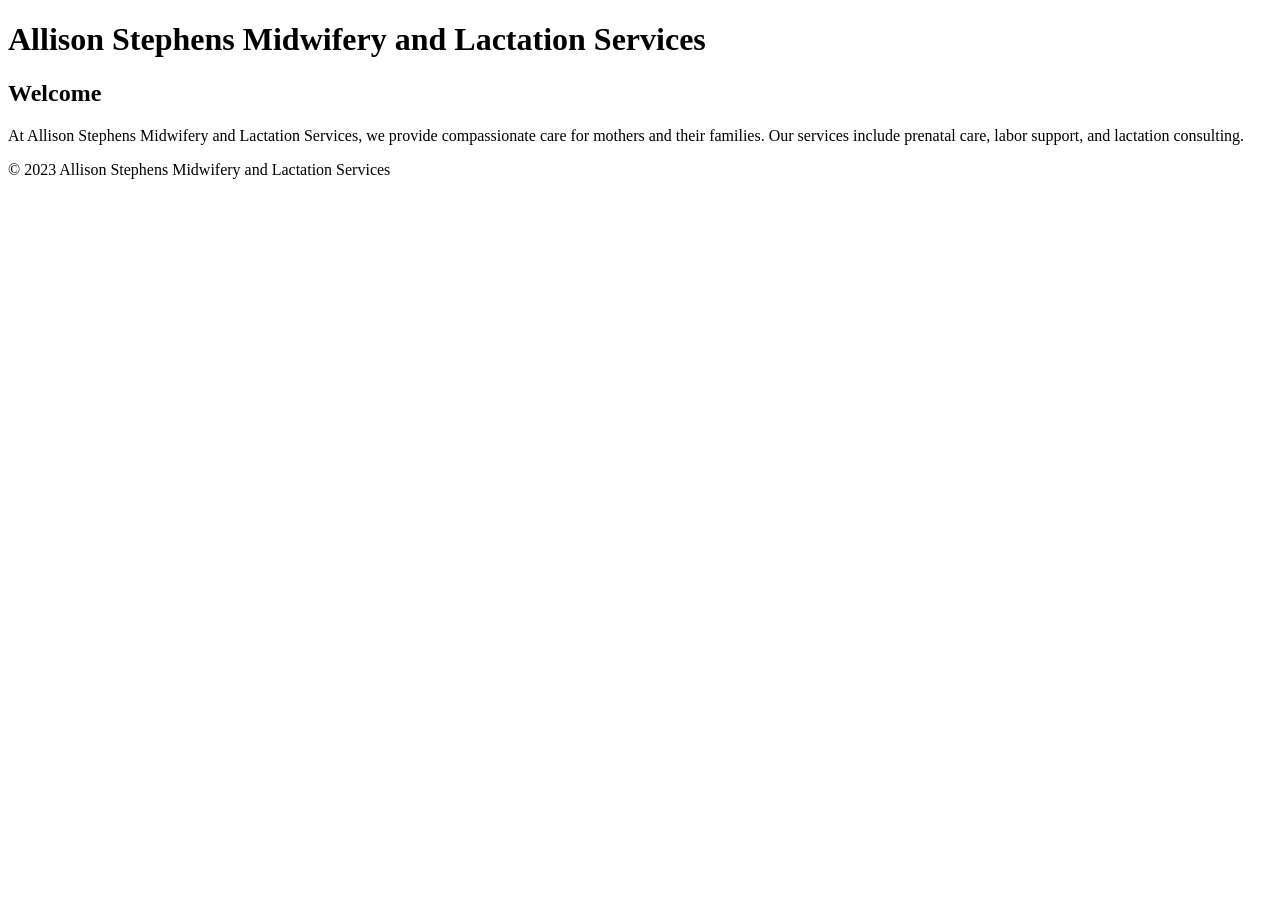
==== index.html @ 079d09d8 "index 1st draft" ====
<!doctype html>
<html lang="en">
  <head>
    <meta charset="UTF-8" />
    <meta name="viewport" content="width=device-width, initial-scale=1.0" />
    <title>Allison Stephens Midwifery and Lactation Services</title>
  </head>
  <body>
    <header>
      <h1>Allison Stephens Midwifery and Lactation Services</h1>
    </header>
    <main>
      <section>
        <h2>Welcome</h2>
        <p>
          At Allison Stephens Midwifery and Lactation Services, we provide
          compassionate care for mothers and their families. Our services
          include prenatal care, labor support, and lactation consulting.
        </p>
      </section>
    </main>
    <footer>
      <p>&copy; 2023 Allison Stephens Midwifery and Lactation Services</p>
    </footer>
  </body>
</html>
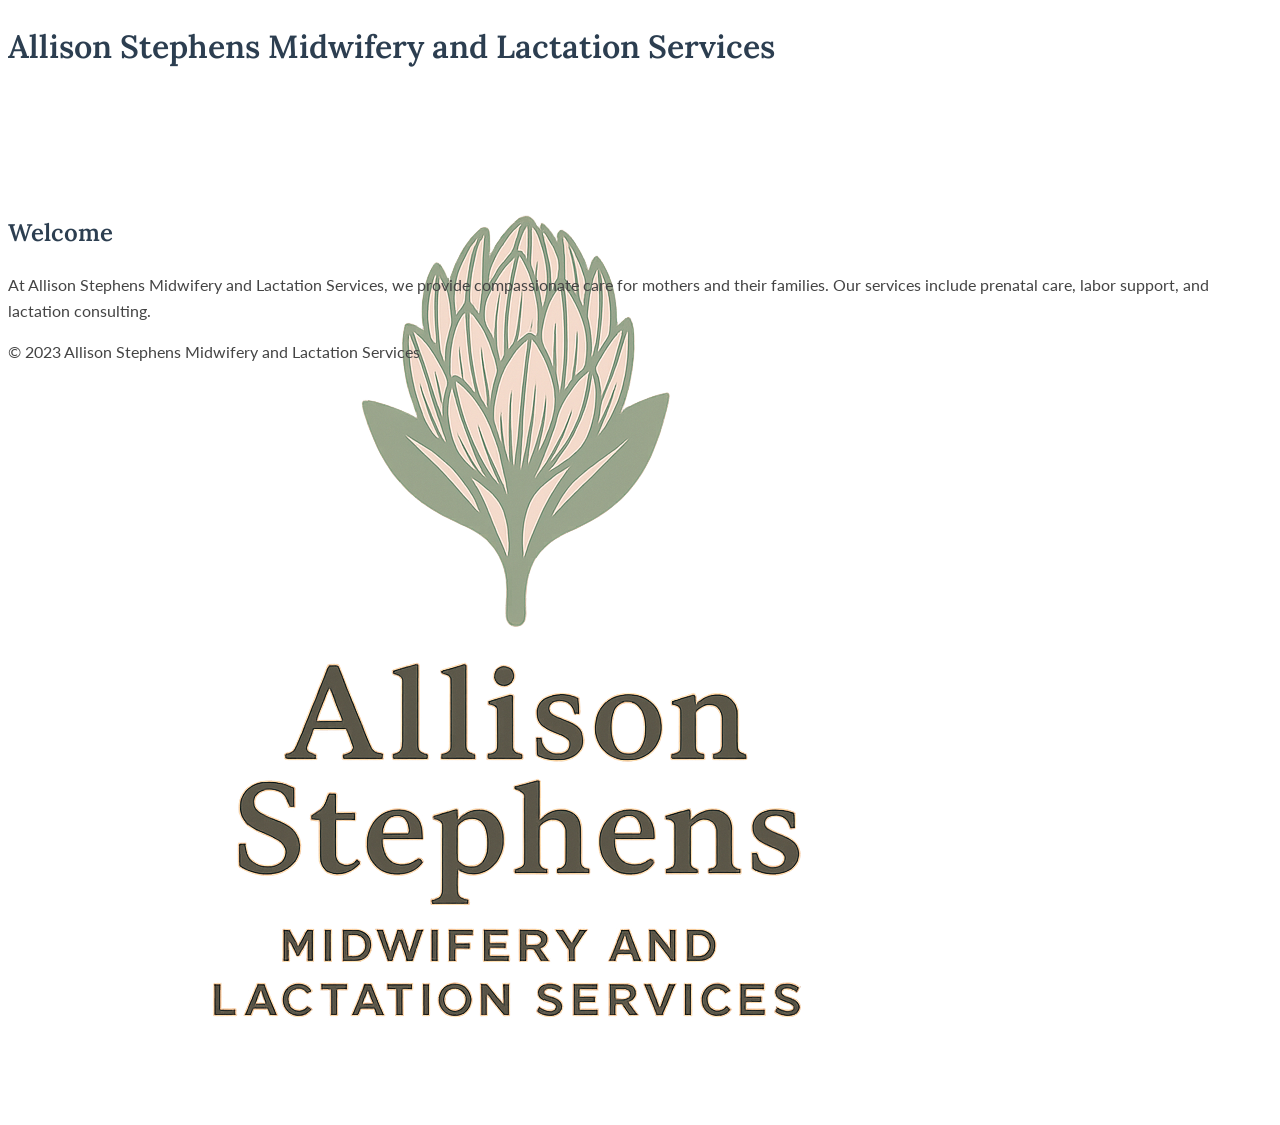
==== commit 78321511: "added read me and stile" ====
--- a/index.html
+++ b/index.html
@@ -3,11 +3,15 @@
   <head>
     <meta charset="UTF-8" />
     <meta name="viewport" content="width=device-width, initial-scale=1.0" />
+    <link rel="stylesheet" href="style.css" />
     <title>Allison Stephens Midwifery and Lactation Services</title>
   </head>
   <body>
     <header>
       <h1>Allison Stephens Midwifery and Lactation Services</h1>
+      <logo>
+        <img src="/assets/asmals.png" alt="Allison Stephens Logo" />
+      </logo>
     </header>
     <main>
       <section>
--- a/style.css
+++ b/style.css
@@ -0,0 +1,22 @@
+@import url("https://fonts.googleapis.com/css2?family=Lora:ital,wght@0,400..700;1,400..700&family=Lato:wght@300;400;700&display=swap");
+
+h1,
+h2,
+h3 {
+  font-family: "Lora", serif;
+  font-weight: 600;
+  color: #2c3e50;
+}
+
+body {
+  font-family: "Lato", sans-serif;
+  line-height: 1.6;
+  color: #444;
+}
+
+logo {
+  display: block;
+  margin: 0 auto;
+  max-width: 100%;
+  height: 100px;
+}
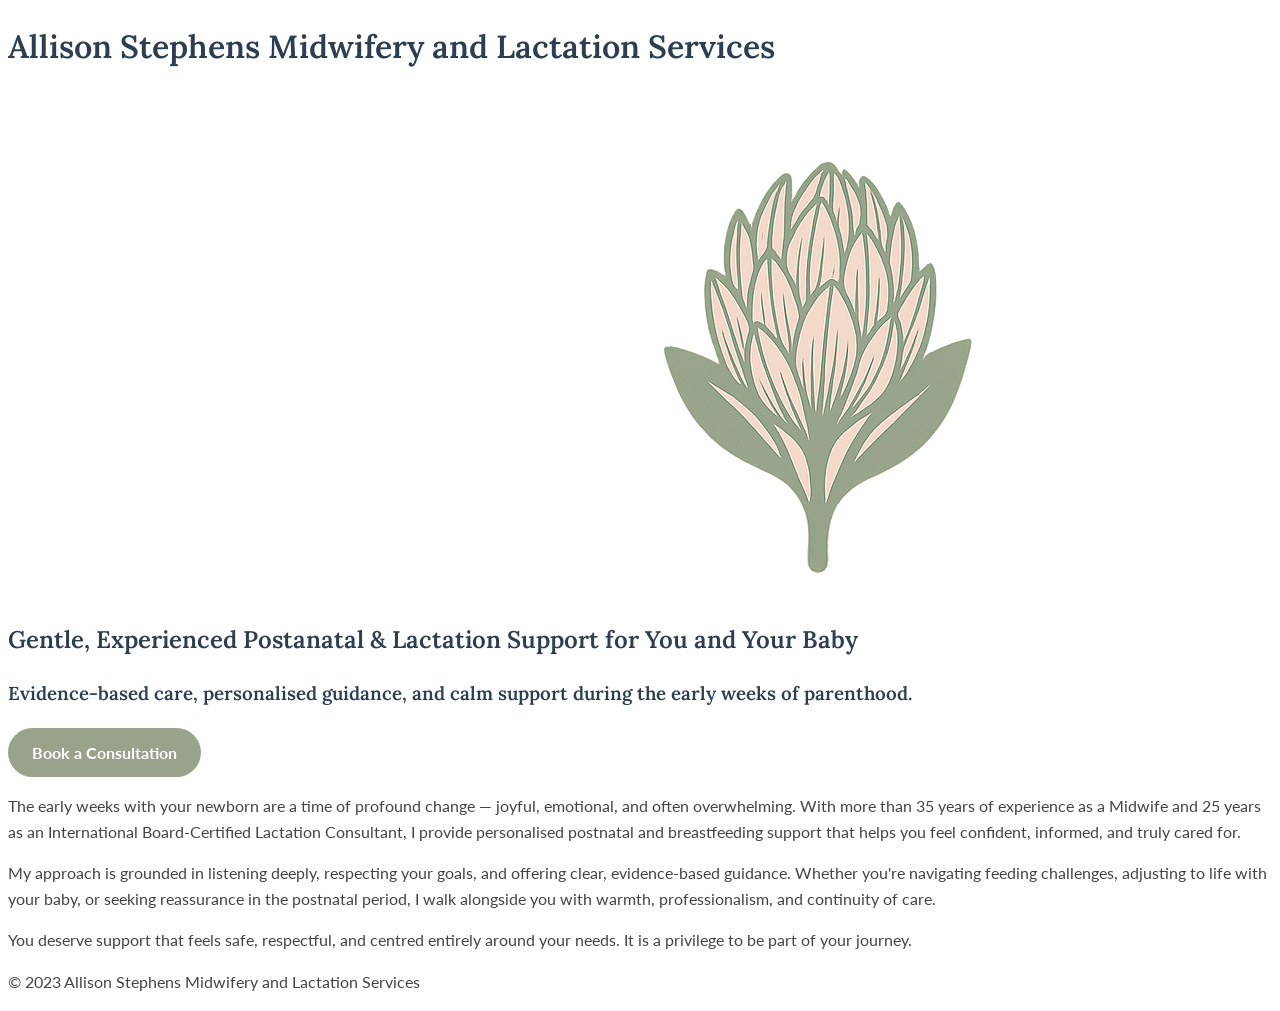
==== commit db8b2d22: "more text added" ====
--- a/index.html
+++ b/index.html
@@ -10,16 +10,40 @@
     <header>
       <h1>Allison Stephens Midwifery and Lactation Services</h1>
       <logo>
-        <img src="/assets/asmals.png" alt="Allison Stephens Logo" />
+        <img src="/assets/logo.png" alt="Allison Stephens Logo" />
       </logo>
     </header>
     <main>
       <section>
-        <h2>Welcome</h2>
+        <h2>
+          Gentle, Experienced Postanatal & Lactation Support for You and Your
+          Baby
+        </h2>
+        <h3>
+          Evidence-based care, personalised guidance, and calm support during
+          the early weeks of parenthood.
+        </h3>
+        <a href="mailto:allison@asmidwifery.au" class="email-button">
+          Book a Consultation
+        </a>
         <p>
-          At Allison Stephens Midwifery and Lactation Services, we provide
-          compassionate care for mothers and their families. Our services
-          include prenatal care, labor support, and lactation consulting.
+          The early weeks with your newborn are a time of profound change —
+          joyful, emotional, and often overwhelming. With more than 35 years of
+          experience as a Midwife and 25 years as an International
+          Board-Certified Lactation Consultant, I provide personalised postnatal
+          and breastfeeding support that helps you feel confident, informed, and
+          truly cared for.
+        </p>
+        <p>
+          My approach is grounded in listening deeply, respecting your goals,
+          and offering clear, evidence-based guidance. Whether you're navigating
+          feeding challenges, adjusting to life with your baby, or seeking
+          reassurance in the postnatal period, I walk alongside you with warmth,
+          professionalism, and continuity of care.
+        </p>
+        <p>
+          You deserve support that feels safe, respectful, and centred entirely
+          around your needs. It is a privilege to be part of your journey.
         </p>
       </section>
     </main>
--- a/style.css
+++ b/style.css
@@ -17,6 +17,16 @@
 logo {
   display: block;
   margin: 0 auto;
-  max-width: 100%;
-  height: 100px;
+  width: 150px;
 }
+
+.email-button {
+  display: inline-block;
+  padding: 12px 24px;
+  background-color: #99a38b;
+  color: white;
+  text-decoration: none;
+  border-radius: 30px;
+  font-family: "Lato", sans-serif;
+  font-weight: bold;
+}
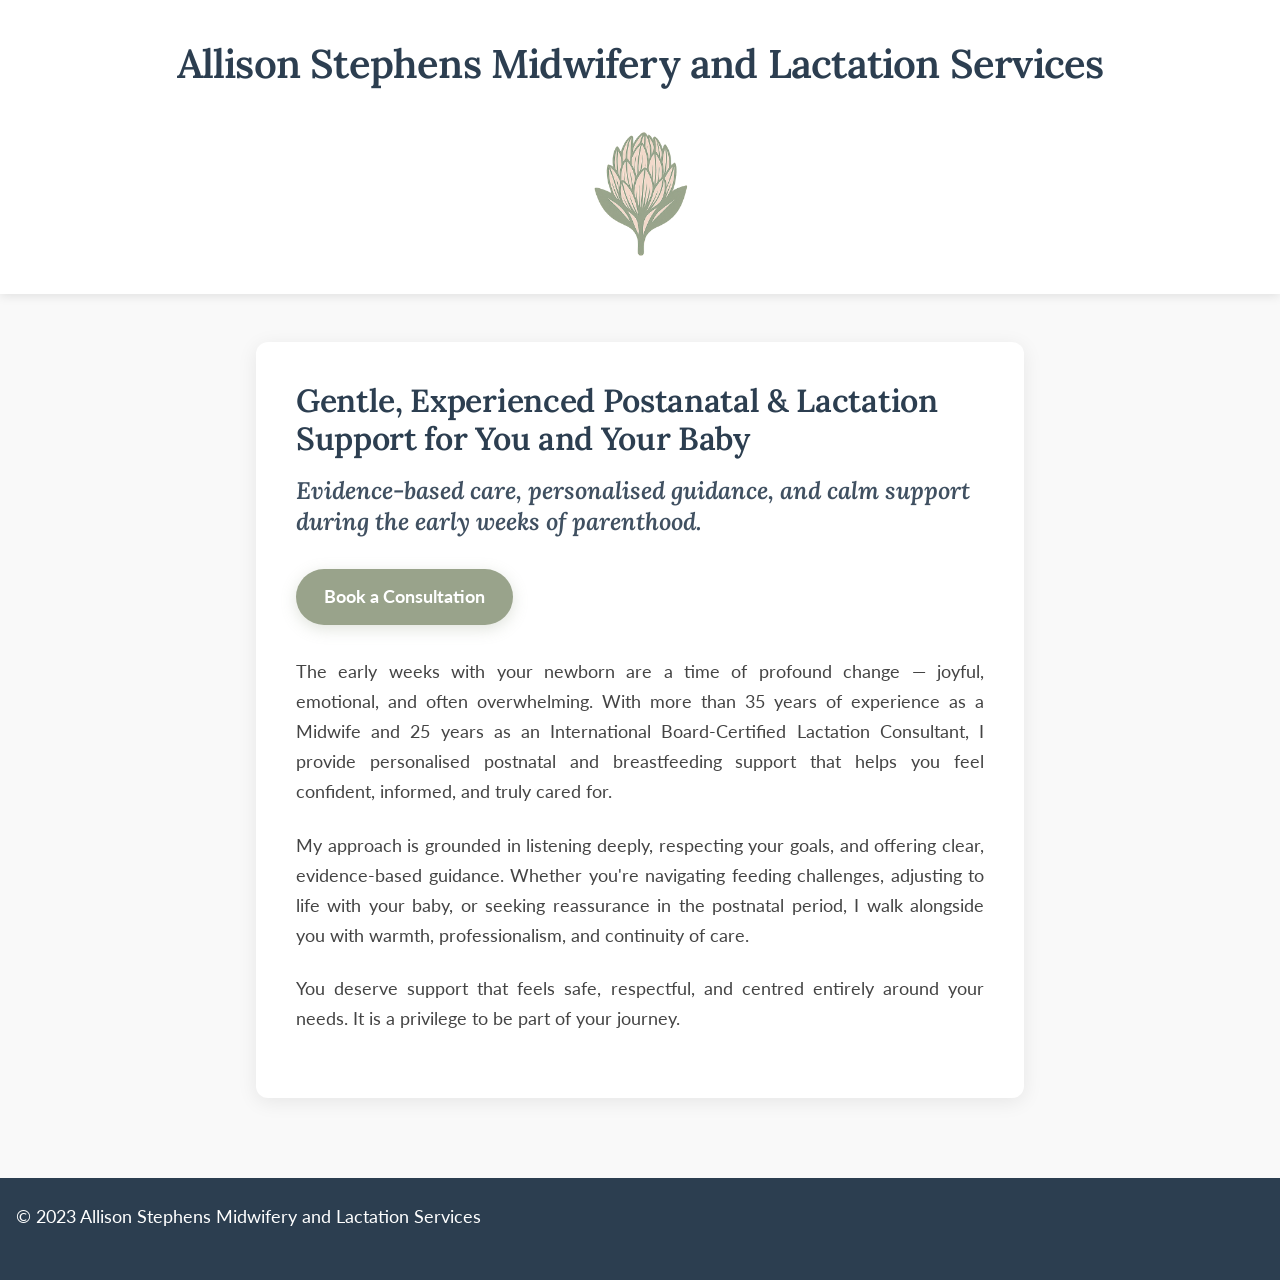
==== commit f39f4f91: "style changes" ====
--- a/index.html
+++ b/index.html
@@ -10,7 +10,7 @@
     <header>
       <h1>Allison Stephens Midwifery and Lactation Services</h1>
       <logo>
-        <img src="/assets/logo.png" alt="Allison Stephens Logo" />
+        <img src="/assets/logo.png" alt="Allison Stephens Logo" id="logo1" />
       </logo>
     </header>
     <main>
--- a/style.css
+++ b/style.css
@@ -1,32 +1,172 @@
 @import url("https://fonts.googleapis.com/css2?family=Lora:ital,wght@0,400..700;1,400..700&family=Lato:wght@300;400;700&display=swap");
 
-h1,
-h2,
-h3 {
-  font-family: "Lora", serif;
-  font-weight: 600;
-  color: #2c3e50;
+/* Reset and base styles */
+* {
+  margin: 0;
+  padding: 0;
+  box-sizing: border-box;
 }
 
 body {
   font-family: "Lato", sans-serif;
   line-height: 1.6;
   color: #444;
+  background-color: #f9f9f9;
+  min-height: 100vh;
+  display: flex;
+  flex-direction: column;
 }
 
-logo {
+header {
+  text-align: center;
+  padding: 2rem 1rem;
+  background-color: #fff;
+  box-shadow: 0 2px 10px rgba(0, 0, 0, 0.1);
+}
+
+h1 {
+  font-family: "Lora", serif;
+  font-weight: 600;
+  color: #2c3e50;
+  font-size: 2.5rem;
+  margin-bottom: 1rem;
+  letter-spacing: -0.02em;
+}
+
+#logo1 {
   display: block;
   margin: 0 auto;
   width: 150px;
+  height: auto;
+  transition: transform 0.3s ease;
+}
+
+#logo1:hover {
+  transform: scale(1.05);
+}
+
+main {
+  flex: 1;
+  padding: 3rem 1rem;
+  max-width: 800px;
+  margin: 0 auto;
+  width: 100%;
+}
+
+section {
+  background-color: #fff;
+  padding: 2.5rem;
+  border-radius: 12px;
+  box-shadow: 0 4px 20px rgba(0, 0, 0, 0.08);
+  margin-bottom: 2rem;
+}
+
+h2 {
+  font-family: "Lora", serif;
+  font-weight: 600;
+  color: #2c3e50;
+  font-size: 2rem;
+  margin-bottom: 1rem;
+  line-height: 1.2;
+  letter-spacing: -0.01em;
+}
+
+h3 {
+  font-family: "Lora", serif;
+  font-weight: 600;
+  color: #2c3e50;
+  font-size: 1.5rem;
+  margin-bottom: 2rem;
+  line-height: 1.3;
+  font-style: italic;
+  opacity: 0.9;
+}
+
+p {
+  margin-bottom: 1.5rem;
+  font-size: 1.1rem;
+  line-height: 1.7;
+  text-align: justify;
 }
 
 .email-button {
   display: inline-block;
-  padding: 12px 24px;
+  padding: 14px 28px;
   background-color: #99a38b;
   color: white;
   text-decoration: none;
   border-radius: 30px;
   font-family: "Lato", sans-serif;
   font-weight: bold;
+  font-size: 1.1rem;
+  transition: all 0.3s ease;
+  box-shadow: 0 4px 15px rgba(153, 163, 139, 0.3);
+  margin-bottom: 2rem;
+  border: none;
+  cursor: pointer;
 }
+
+.email-button:hover {
+  transform: translateY(-2px);
+  box-shadow: 0 6px 20px rgba(153, 163, 139, 0.4);
+  background-color: #8a967e;
+}
+
+.email-button:active {
+  transform: translateY(0);
+  box-shadow: 0 2px 10px rgba(153, 163, 139, 0.3);
+}
+
+footer {
+  text-align: center;
+  padding: 1.5rem 1rem;
+  background-color: #2c3e50;
+  color: #fff;
+  font-size: 0.9rem;
+}
+
+/* Responsive design */
+@media (max-width: 768px) {
+  h1 {
+    font-size: 2rem;
+  }
+
+  h2 {
+    font-size: 1.7rem;
+  }
+
+  h3 {
+    font-size: 1.3rem;
+  }
+
+  section {
+    padding: 2rem 1.5rem;
+  }
+
+  main {
+    padding: 2rem 1rem;
+  }
+}
+
+@media (max-width: 480px) {
+  h1 {
+    font-size: 1.8rem;
+  }
+
+  h2 {
+    font-size: 1.5rem;
+  }
+
+  h3 {
+    font-size: 1.2rem;
+  }
+
+  section {
+    padding: 1.5rem 1rem;
+  }
+
+  .email-button {
+    padding: 12px 24px;
+    font-size: 1rem;
+  }
+}
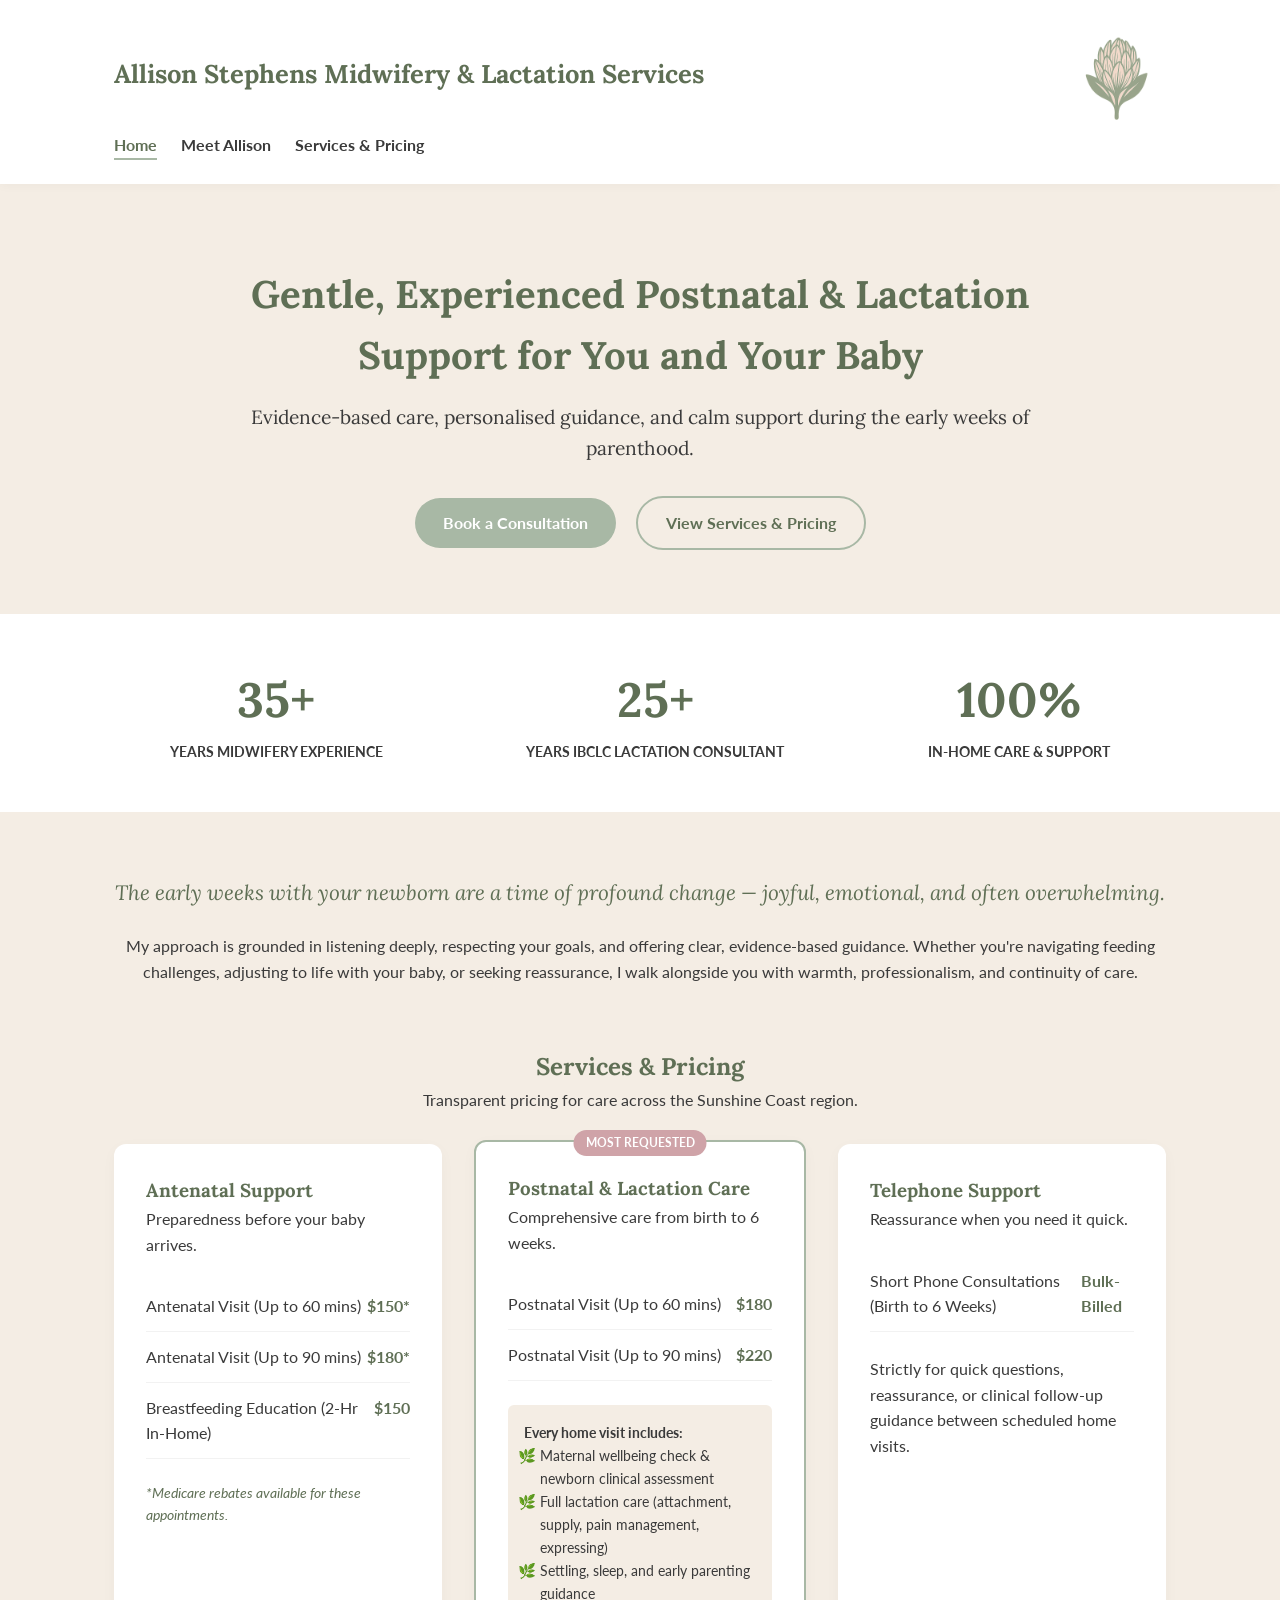
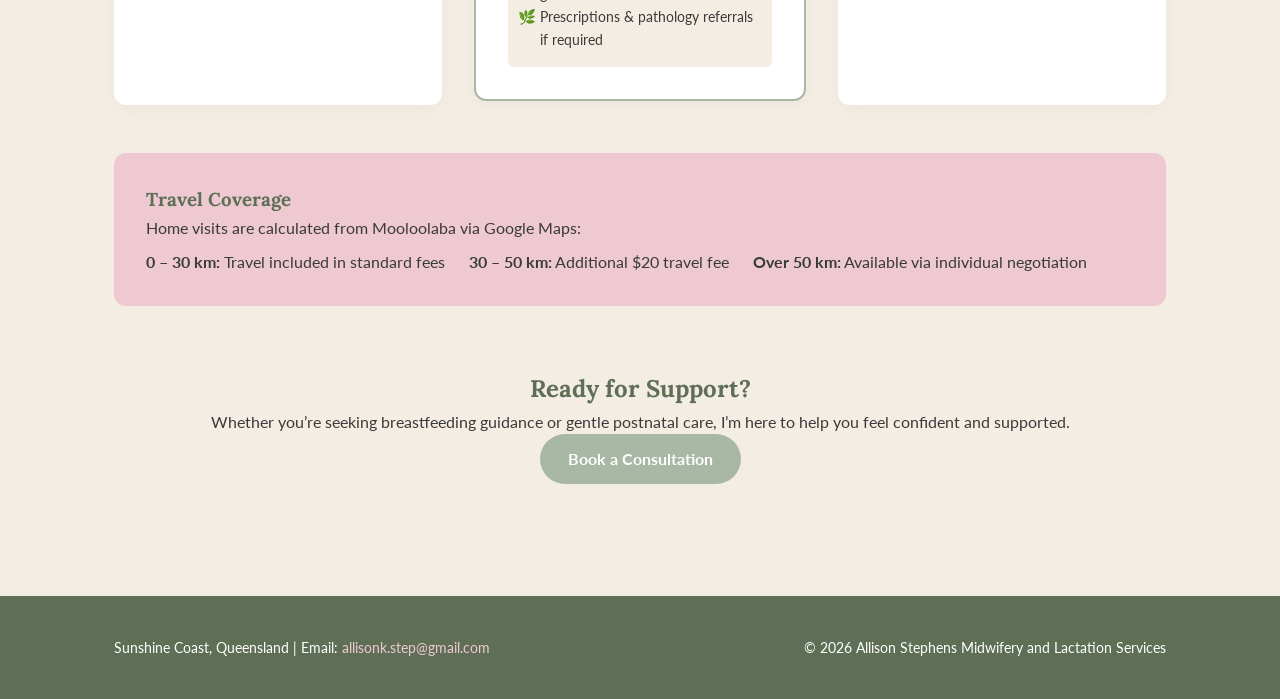
==== commit 43750af9: "updated after gemini changes" ====
--- a/index.html
+++ b/index.html
@@ -7,48 +7,221 @@
     <title>Allison Stephens Midwifery and Lactation Services</title>
   </head>
   <body>
-    <header>
-      <h1>Allison Stephens Midwifery and Lactation Services</h1>
-      <logo>
-        <img src="/assets/logo.png" alt="Allison Stephens Logo" id="logo1" />
-      </logo>
+    <header class="site-header">
+      <div class="container header-container">
+        <h1 class="site-title">
+          Allison Stephens Midwifery & Lactation Services
+        </h1>
+        <div class="logo-container">
+          <img src="/assets/logo.png" alt="Allison Stephens Logo" id="logo1" />
+        </div>
+      </div>
+      <div class="container">
+        <nav class="site-nav">
+          <a href="index.html" class="active">Home</a>
+          <a href="about.html">Meet Allison</a>
+          <a href="#services">Services & Pricing</a>
+        </nav>
+      </div>
     </header>
+
     <main>
-      <section>
-        <h2>
-          Gentle, Experienced Postanatal & Lactation Support for You and Your
-          Baby
-        </h2>
-        <h3>
-          Evidence-based care, personalised guidance, and calm support during
-          the early weeks of parenthood.
-        </h3>
-        <a href="mailto:allison@asmidwifery.au" class="email-button">
-          Book a Consultation
-        </a>
-        <p>
-          The early weeks with your newborn are a time of profound change —
-          joyful, emotional, and often overwhelming. With more than 35 years of
-          experience as a Midwife and 25 years as an International
-          Board-Certified Lactation Consultant, I provide personalised postnatal
-          and breastfeeding support that helps you feel confident, informed, and
-          truly cared for.
-        </p>
-        <p>
-          My approach is grounded in listening deeply, respecting your goals,
-          and offering clear, evidence-based guidance. Whether you're navigating
-          feeding challenges, adjusting to life with your baby, or seeking
-          reassurance in the postnatal period, I walk alongside you with warmth,
-          professionalism, and continuity of care.
-        </p>
-        <p>
-          You deserve support that feels safe, respectful, and centred entirely
-          around your needs. It is a privilege to be part of your journey.
-        </p>
+      <div class="container">
+        <section class="hero-section">
+          <h2 class="hero-headline">
+            Gentle, Experienced Postnatal & Lactation Support for You and Your
+            Baby
+          </h2>
+          <h3 class="hero-subheadline">
+            Evidence-based care, personalised guidance, and calm support during
+            the early weeks of parenthood.
+          </h3>
+          <div class="cta-container">
+            <a href="mailto:allison@asmidwifery.au" class="cta-button primary"
+              >Book a Consultation</a
+            >
+            <a href="#services" class="cta-button secondary"
+              >View Services & Pricing</a
+            >
+          </div>
+        </section>
+      </div>
+
+      <section class="stats-section">
+        <div class="container stats-grid">
+          <div class="stat-item">
+            <span class="stat-number">35+</span>
+            <span class="stat-label">Years Midwifery Experience</span>
+          </div>
+          <div class="stat-item">
+            <span class="stat-number">25+</span>
+            <span class="stat-label">Years IBCLC Lactation Consultant</span>
+          </div>
+          <div class="stat-item">
+            <span class="stat-number">100%</span>
+            <span class="stat-label">In-Home Care & Support</span>
+          </div>
+        </div>
+      </section>
+
+      <div class="container">
+        <section class="welcome-section">
+          <p class="lead-text">
+            The early weeks with your newborn are a time of profound change —
+            joyful, emotional, and often overwhelming.
+          </p>
+          <p>
+            My approach is grounded in listening deeply, respecting your goals,
+            and offering clear, evidence-based guidance. Whether you're
+            navigating feeding challenges, adjusting to life with your baby, or
+            seeking reassurance, I walk alongside you with warmth,
+            professionalism, and continuity of care.
+          </p>
+        </section>
+      </div>
+
+      <div class="container">
+        <section id="services" class="services-section">
+          <h2 class="section-title">Services & Pricing</h2>
+          <p class="section-subtitle">
+            Transparent pricing for care across the Sunshine Coast region.
+          </p>
+
+          <div class="pricing-grid">
+            <div class="pricing-card">
+              <div class="card-header">
+                <h3>Antenatal Support</h3>
+                <p class="card-intro">Preparedness before your baby arrives.</p>
+              </div>
+              <div class="card-body">
+                <ul class="price-list">
+                  <li>
+                    <span class="service-name"
+                      >Antenatal Visit (Up to 60 mins)</span
+                    >
+                    <span class="service-cost">$150*</span>
+                  </li>
+                  <li>
+                    <span class="service-name"
+                      >Antenatal Visit (Up to 90 mins)</span
+                    >
+                    <span class="service-cost">$180*</span>
+                  </li>
+                  <li>
+                    <span class="service-name"
+                      >Breastfeeding Education (2-Hr In-Home)</span
+                    >
+                    <span class="service-cost">$150</span>
+                  </li>
+                </ul>
+                <p class="price-note">
+                  *Medicare rebates available for these appointments.
+                </p>
+              </div>
+            </div>
+
+            <div class="pricing-card featured">
+              <div class="card-header">
+                <span class="badge">Most Requested</span>
+                <h3>Postnatal & Lactation Care</h3>
+                <p class="card-intro">
+                  Comprehensive care from birth to 6 weeks.
+                </p>
+              </div>
+              <div class="card-body">
+                <ul class="price-list">
+                  <li>
+                    <span class="service-name"
+                      >Postnatal Visit (Up to 60 mins)</span
+                    >
+                    <span class="service-cost">$180</span>
+                  </li>
+                  <li>
+                    <span class="service-name"
+                      >Postnatal Visit (Up to 90 mins)</span
+                    >
+                    <span class="service-cost">$220</span>
+                  </li>
+                </ul>
+
+                <div class="inclusions-box">
+                  <h4>Every home visit includes:</h4>
+                  <ul>
+                    <li>
+                      Maternal wellbeing check & newborn clinical assessment
+                    </li>
+                    <li>
+                      Full lactation care (attachment, supply, pain management,
+                      expressing)
+                    </li>
+                    <li>Settling, sleep, and early parenting guidance</li>
+                    <li>Prescriptions & pathology referrals if required</li>
+                  </ul>
+                </div>
+              </div>
+            </div>
+
+            <div class="pricing-card">
+              <div class="card-header">
+                <h3>Telephone Support</h3>
+                <p class="card-intro">Reassurance when you need it quick.</p>
+              </div>
+              <div class="card-body">
+                <ul class="price-list">
+                  <li>
+                    <span class="service-name"
+                      >Short Phone Consultations (Birth to 6 Weeks)</span
+                    >
+                    <span class="service-cost">Bulk-Billed</span>
+                  </li>
+                </ul>
+                <p class="card-description">
+                  Strictly for quick questions, reassurance, or clinical
+                  follow-up guidance between scheduled home visits.
+                </p>
+              </div>
+            </div>
+          </div>
+
+          <div class="travel-notice">
+            <h3>Travel Coverage</h3>
+            <p>Home visits are calculated from Mooloolaba via Google Maps:</p>
+            <ul>
+              <li>
+                <strong>0 – 30 km:</strong> Travel included in standard fees
+              </li>
+              <li><strong>30 – 50 km:</strong> Additional $20 travel fee</li>
+              <li>
+                <strong>Over 50 km:</strong> Available via individual
+                negotiation
+              </li>
+            </ul>
+          </div>
+        </section>
+      </div>
+
+      <section class="final-cta-section">
+        <div class="container">
+          <h2>Ready for Support?</h2>
+          <p>
+            Whether you’re seeking breastfeeding guidance or gentle postnatal
+            care, I’m here to help you feel confident and supported.
+          </p>
+          <a href="mailto:allison@asmidwifery.au" class="cta-button primary"
+            >Book a Consultation</a
+          >
+        </div>
       </section>
     </main>
-    <footer>
-      <p>&copy; 2023 Allison Stephens Midwifery and Lactation Services</p>
+
+    <footer class="site-footer">
+      <div class="container footer-content">
+        <p>
+          Sunshine Coast, Queensland | Email:
+          <a href="mailto:allisonk.step@gmail.com">allisonk.step@gmail.com</a>
+        </p>
+        <p>&copy; 2026 Allison Stephens Midwifery and Lactation Services</p>
+      </div>
     </footer>
   </body>
 </html>
--- a/style.css
+++ b/style.css
@@ -1,172 +1,350 @@
-@import url("https://fonts.googleapis.com/css2?family=Lora:ital,wght@0,400..700;1,400..700&family=Lato:wght@300;400;700&display=swap");
-
-/* Reset and base styles */
+@import url("https://fonts.googleapis.com/css2?family=Lato:wght@300;400;700&family=Lora:ital,wght@0,400..700;1,400..700&display=swap");
+
+/* --- 1. BRAND VARIABLES & RESET --- */
+:root {
+  --clr-blush: #eec9d2;
+  --clr-sage: #a8b8a5;
+  --clr-stem: #5f6f55;
+  --clr-sand: #f4ede4;
+  --clr-charcoal: #3a3a3a;
+  --clr-rose: #cfa3a8;
+  --ff-heading: "Lora", serif;
+  --ff-body: "Lato", sans-serif;
+}
 * {
   margin: 0;
   padding: 0;
   box-sizing: border-box;
 }
-
 body {
-  font-family: "Lato", sans-serif;
+  font-family: var(--ff-body);
+  color: var(--clr-charcoal);
+  background: var(--clr-sand);
   line-height: 1.6;
-  color: #444;
-  background-color: #f9f9f9;
+  display: flex;
+  flex-direction: column;
   min-height: 100vh;
-  display: flex;
-  flex-direction: column;
-}
-
-header {
-  text-align: center;
-  padding: 2rem 1rem;
-  background-color: #fff;
-  box-shadow: 0 2px 10px rgba(0, 0, 0, 0.1);
-}
-
-h1 {
-  font-family: "Lora", serif;
-  font-weight: 600;
-  color: #2c3e50;
-  font-size: 2.5rem;
-  margin-bottom: 1rem;
-  letter-spacing: -0.02em;
-}
-
-#logo1 {
-  display: block;
+}
+h1,
+h2,
+h3,
+.lead-text {
+  font-family: var(--ff-heading);
+  color: var(--clr-stem);
+}
+
+/* --- 2. REUSABLE LAYOUT & UTILITIES --- */
+.container {
+  max-width: 1100px;
   margin: 0 auto;
-  width: 150px;
-  height: auto;
-  transition: transform 0.3s ease;
-}
-
-#logo1:hover {
-  transform: scale(1.05);
-}
-
+  padding: 0 1.5rem;
+  width: 100%;
+}
 main {
   flex: 1;
-  padding: 3rem 1rem;
+  padding: 3rem 0;
+}
+section {
+  margin-bottom: 4rem;
+  text-align: center;
+}
+
+.cta-button {
+  display: inline-block;
+  padding: 12px 28px;
+  font-weight: 700;
+  text-decoration: none;
+  border-radius: 50px;
+  transition: all 0.3s ease;
+}
+.cta-button.primary {
+  background: var(--clr-sage);
+  color: #fff;
+}
+.cta-button.primary:hover {
+  background: var(--clr-stem);
+  transform: translateY(-2px);
+}
+.cta-button.secondary {
+  border: 2px solid var(--clr-sage);
+  color: var(--clr-stem);
+  margin-left: 1rem;
+}
+
+/* --- 3. HEADER & NAVIGATION --- */
+.site-header {
+  background: #fff;
+  padding: 1.5rem 0;
+  box-shadow: 0 2px 10px rgba(0, 0, 0, 0.03);
+}
+.header-container {
+  display: flex;
+  justify-content: space-between;
+  align-items: center;
+  flex-wrap: wrap;
+  gap: 1rem;
+}
+.site-title {
+  font-size: 1.6rem;
+}
+#logo1 {
+  width: 100px;
+  display: block;
+}
+.site-nav {
+  display: flex;
+  gap: 1.5rem;
+  margin-top: 0.5rem;
+}
+.site-nav a {
+  text-decoration: none;
+  color: var(--clr-charcoal);
+  font-weight: 700;
+}
+.site-nav a:hover,
+.site-nav a.active {
+  color: var(--clr-stem);
+  border-bottom: 2px solid var(--clr-sage);
+}
+
+/* --- 4. HERO, WELCOME & TRUST STATS --- */
+.hero-section {
   max-width: 800px;
-  margin: 0 auto;
+  margin: 2rem auto 4rem auto;
+}
+.hero-headline {
+  font-size: 2.4rem;
+  margin-bottom: 1rem;
+}
+.hero-subheadline {
+  font-size: 1.2rem;
+  font-weight: 300;
+  margin-bottom: 2rem;
+  color: var(--clr-charcoal);
+}
+.lead-text {
+  font-size: 1.3rem;
+  font-style: italic;
+  margin-bottom: 1.5rem;
+}
+
+.stats-section {
+  background: #fff;
+  padding: 3rem 0;
+  border-y: 1px solid rgba(0, 0, 0, 0.05);
+}
+.stats-grid {
+  display: flex;
+  justify-content: space-around;
+  flex-wrap: wrap;
+  gap: 2rem;
+}
+.stat-number {
+  font-family: var(--ff-heading);
+  font-size: 3rem;
+  font-weight: 700;
+  color: var(--clr-stem);
+  display: block;
+}
+.stat-label {
+  font-size: 0.9rem;
+  font-weight: 700;
+  text-transform: uppercase;
+}
+
+/* --- 5. SERVICES & PRICING (FLEXBOX MAGIC) --- */
+.pricing-grid {
+  display: flex;
+  justify-content: center;
+  flex-wrap: wrap;
+  gap: 2rem;
+  margin-top: 2rem;
+}
+.pricing-card {
+  background: #fff;
+  padding: 2rem;
+  border-radius: 12px;
+  box-shadow: 0 4px 15px rgba(0, 0, 0, 0.03);
+  flex: 1;
+  min-width: 280px;
+  max-width: 350px;
+  text-align: left;
+  position: relative;
+}
+.pricing-card.featured {
+  border: 2px solid var(--clr-sage);
+  transform: translateY(-4px);
+}
+.badge {
+  position: absolute;
+  top: -12px;
+  left: 50%;
+  transform: translateX(-50%);
+  background: var(--clr-rose);
+  color: #fff;
+  padding: 3px 12px;
+  font-size: 0.75rem;
+  font-weight: 700;
+  border-radius: 20px;
+  text-transform: uppercase;
+}
+
+.price-list {
+  list-style: none;
+  margin: 1.5rem 0;
+}
+.price-list li {
+  display: flex;
+  justify-content: space-between;
+  padding: 0.75rem 0;
+  border-bottom: 1px solid rgba(0, 0, 0, 0.05);
+}
+.service-cost {
+  font-weight: 700;
+  color: var(--clr-stem);
+}
+.price-note {
+  font-size: 0.85rem;
+  font-style: italic;
+  color: var(--clr-stem);
+}
+
+.inclusions-box {
+  margin-top: 1.5rem;
+  background: var(--clr-sand);
+  padding: 1rem;
+  border-radius: 6px;
+  font-size: 0.9rem;
+}
+.inclusions-box ul {
+  list-style: "🌿 ";
+  padding-left: 1rem;
+}
+
+.travel-notice {
+  background: var(--clr-blush);
+  padding: 2rem;
+  border-radius: 12px;
+  margin-top: 3rem;
+  text-align: left;
+}
+.travel-notice ul {
+  list-style: none;
+  display: flex;
+  flex-wrap: wrap;
+  gap: 1.5rem;
+  margin-top: 0.5rem;
+}
+
+/* --- 6. ABOUT PAGE LAYOUT --- */
+.bio-container {
+  display: flex;
+  flex-wrap: wrap;
+  gap: 3rem;
+  text-align: left;
+  margin-top: 2rem;
+}
+.bio-sidebar {
+  flex: 1;
+  min-width: 280px;
+  max-width: 320px;
+}
+.photo-placeholder {
+  background: #fff;
+  aspect-ratio: 4/5;
+  display: flex;
+  align-items: center;
+  justify-content: center;
+  border-radius: 12px;
+  padding: 1rem;
+  text-align: center;
+  font-style: italic;
+  color: var(--clr-stem);
+  box-shadow: 0 4px 15px rgba(0, 0, 0, 0.03);
+}
+.profile-image {
   width: 100%;
-}
-
-section {
-  background-color: #fff;
-  padding: 2.5rem;
-  border-radius: 12px;
-  box-shadow: 0 4px 20px rgba(0, 0, 0, 0.08);
-  margin-bottom: 2rem;
-}
-
-h2 {
-  font-family: "Lora", serif;
-  font-weight: 600;
-  color: #2c3e50;
-  font-size: 2rem;
-  margin-bottom: 1rem;
-  line-height: 1.2;
-  letter-spacing: -0.01em;
-}
-
-h3 {
-  font-family: "Lora", serif;
-  font-weight: 600;
-  color: #2c3e50;
-  font-size: 1.5rem;
-  margin-bottom: 2rem;
-  line-height: 1.3;
-  font-style: italic;
-  opacity: 0.9;
-}
-
-p {
-  margin-bottom: 1.5rem;
-  font-size: 1.1rem;
-  line-height: 1.7;
-  text-align: justify;
-}
-
-.email-button {
-  display: inline-block;
-  padding: 14px 28px;
-  background-color: #99a38b;
-  color: white;
+  height: 100%;
+  object-fit: cover;
+  border-radius: 8px;
+}
+.credentials-badge-box {
+  background: #fff;
+  padding: 1.5rem;
+  border-radius: 12px;
+  margin-top: 1.5rem;
+  box-shadow: 0 4px 15px rgba(0, 0, 0, 0.03);
+}
+.credentials-badge-box ul {
+  list-style: "✓ ";
+  padding-left: 1rem;
+  font-size: 0.95rem;
+}
+.bio-content {
+  flex: 2;
+  min-width: 300px;
+}
+.bio-content h3 {
+  margin: 1.5rem 0 0.5rem 0;
+}
+.cta-inline {
+  background: #fff;
+  padding: 1.5rem;
+  border-radius: 12px;
+  display: flex;
+  justify-content: space-between;
+  align-items: center;
+  flex-wrap: wrap;
+  gap: 1rem;
+  margin-top: 2rem;
+}
+
+/* --- 7. FOOTER & RESPONSIVE TUNING --- */
+.site-footer {
+  background: var(--clr-stem);
+  color: #fff;
+  padding: 2.5rem 0;
+  font-size: 0.9rem;
+  margin-top: auto;
+}
+.footer-content {
+  display: flex;
+  justify-content: space-between;
+  flex-wrap: wrap;
+  gap: 1rem;
+}
+.footer-content a {
+  color: var(--clr-blush);
   text-decoration: none;
-  border-radius: 30px;
-  font-family: "Lato", sans-serif;
-  font-weight: bold;
-  font-size: 1.1rem;
-  transition: all 0.3s ease;
-  box-shadow: 0 4px 15px rgba(153, 163, 139, 0.3);
-  margin-bottom: 2rem;
-  border: none;
-  cursor: pointer;
-}
-
-.email-button:hover {
-  transform: translateY(-2px);
-  box-shadow: 0 6px 20px rgba(153, 163, 139, 0.4);
-  background-color: #8a967e;
-}
-
-.email-button:active {
-  transform: translateY(0);
-  box-shadow: 0 2px 10px rgba(153, 163, 139, 0.3);
-}
-
-footer {
-  text-align: center;
-  padding: 1.5rem 1rem;
-  background-color: #2c3e50;
-  color: #fff;
-  font-size: 0.9rem;
-}
-
-/* Responsive design */
+}
+
 @media (max-width: 768px) {
-  h1 {
-    font-size: 2rem;
-  }
-
-  h2 {
-    font-size: 1.7rem;
-  }
-
-  h3 {
-    font-size: 1.3rem;
-  }
-
-  section {
-    padding: 2rem 1.5rem;
-  }
-
-  main {
-    padding: 2rem 1rem;
-  }
-}
-
-@media (max-width: 480px) {
-  h1 {
+  .header-container,
+  .footer-content,
+  .cta-inline,
+  .travel-notice ul {
+    flex-direction: column;
+    text-align: center;
+    align-items: center;
+  }
+  .site-nav {
+    margin-top: 1rem;
+  }
+  .hero-headline {
     font-size: 1.8rem;
   }
-
-  h2 {
-    font-size: 1.5rem;
-  }
-
-  h3 {
-    font-size: 1.2rem;
-  }
-
-  section {
-    padding: 1.5rem 1rem;
-  }
-
-  .email-button {
-    padding: 12px 24px;
-    font-size: 1rem;
-  }
-}
+  .bio-container {
+    flex-direction: column;
+    align-items: center;
+  }
+  .bio-sidebar {
+    max-width: 100%;
+  }
+  .pricing-card {
+    max-width: 100%;
+  }
+  .cta-button.secondary {
+    margin-left: 0;
+    margin-top: 1rem;
+  }
+}
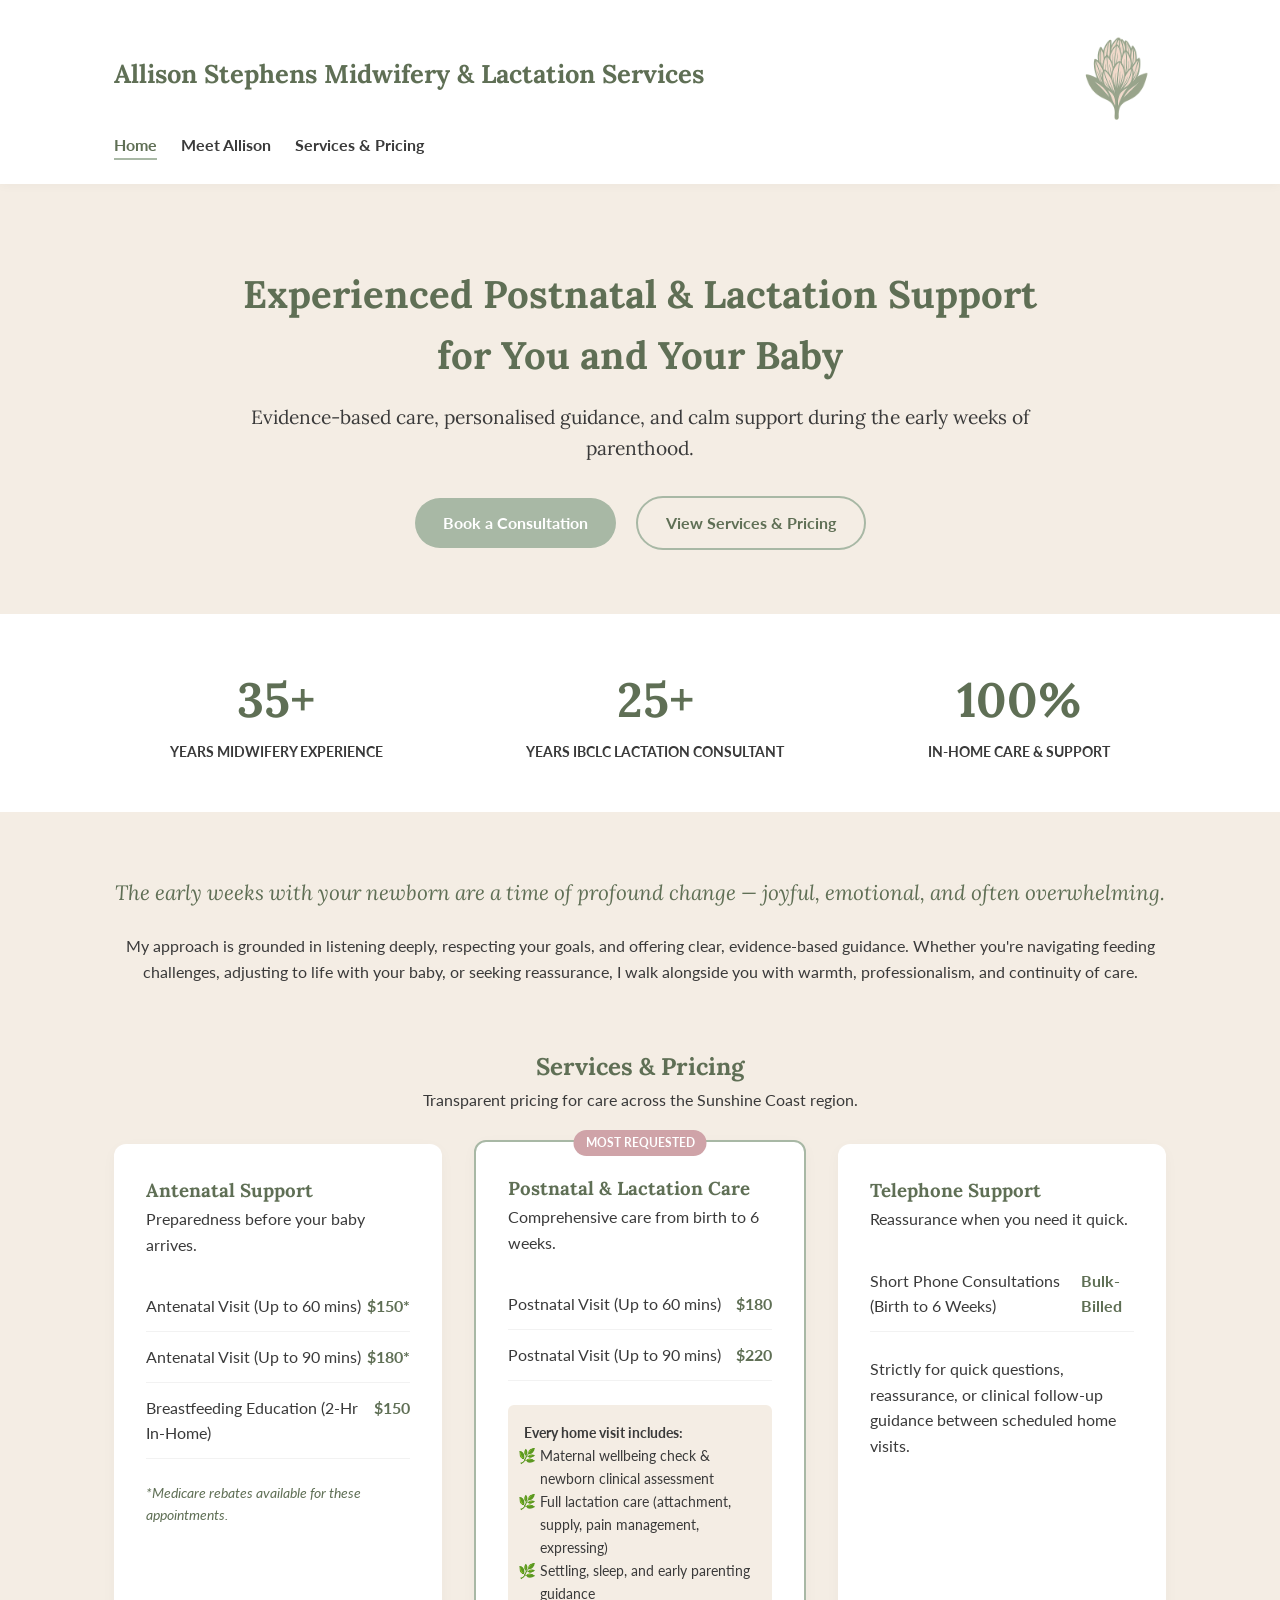
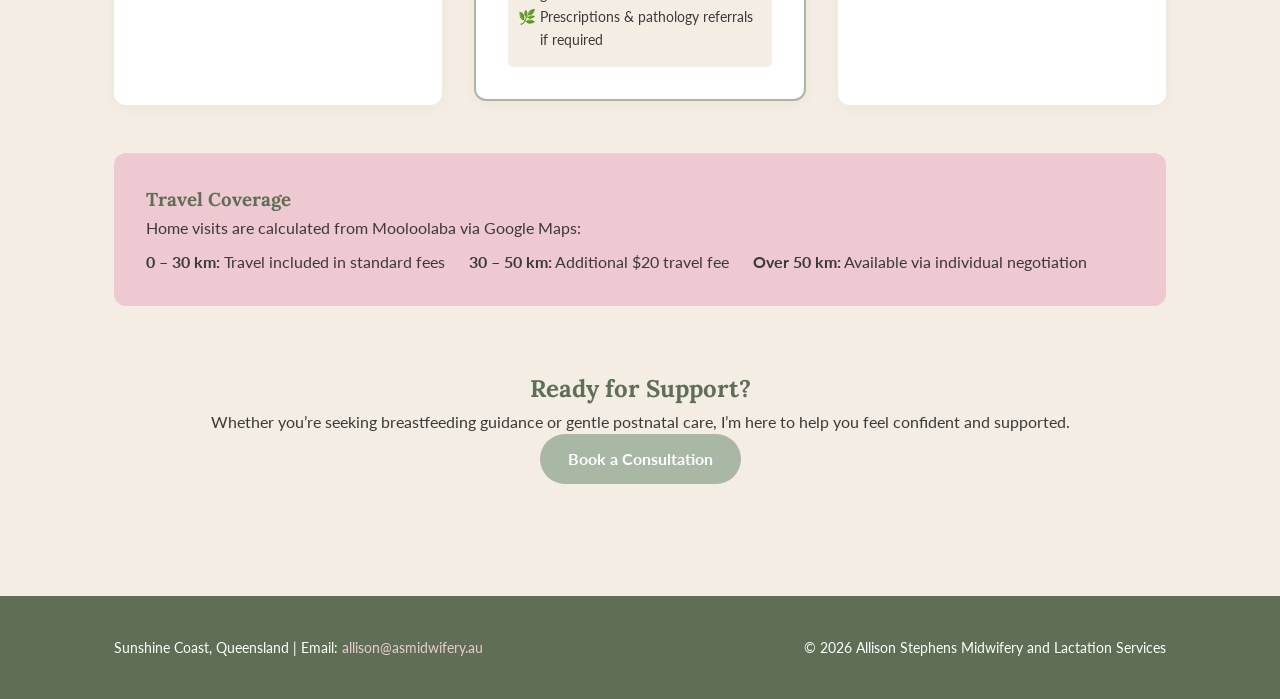
==== commit 2f56dacb: "couple of updates" ====
--- a/index.html
+++ b/index.html
@@ -29,8 +29,7 @@
       <div class="container">
         <section class="hero-section">
           <h2 class="hero-headline">
-            Gentle, Experienced Postnatal & Lactation Support for You and Your
-            Baby
+            Experienced Postnatal & Lactation Support for You and Your Baby
           </h2>
           <h3 class="hero-subheadline">
             Evidence-based care, personalised guidance, and calm support during
@@ -218,7 +217,7 @@
       <div class="container footer-content">
         <p>
           Sunshine Coast, Queensland | Email:
-          <a href="mailto:allisonk.step@gmail.com">allisonk.step@gmail.com</a>
+          <a href="mailto:allison@asmidwifery.au">allison@asmidwifery.au</a>
         </p>
         <p>&copy; 2026 Allison Stephens Midwifery and Lactation Services</p>
       </div>
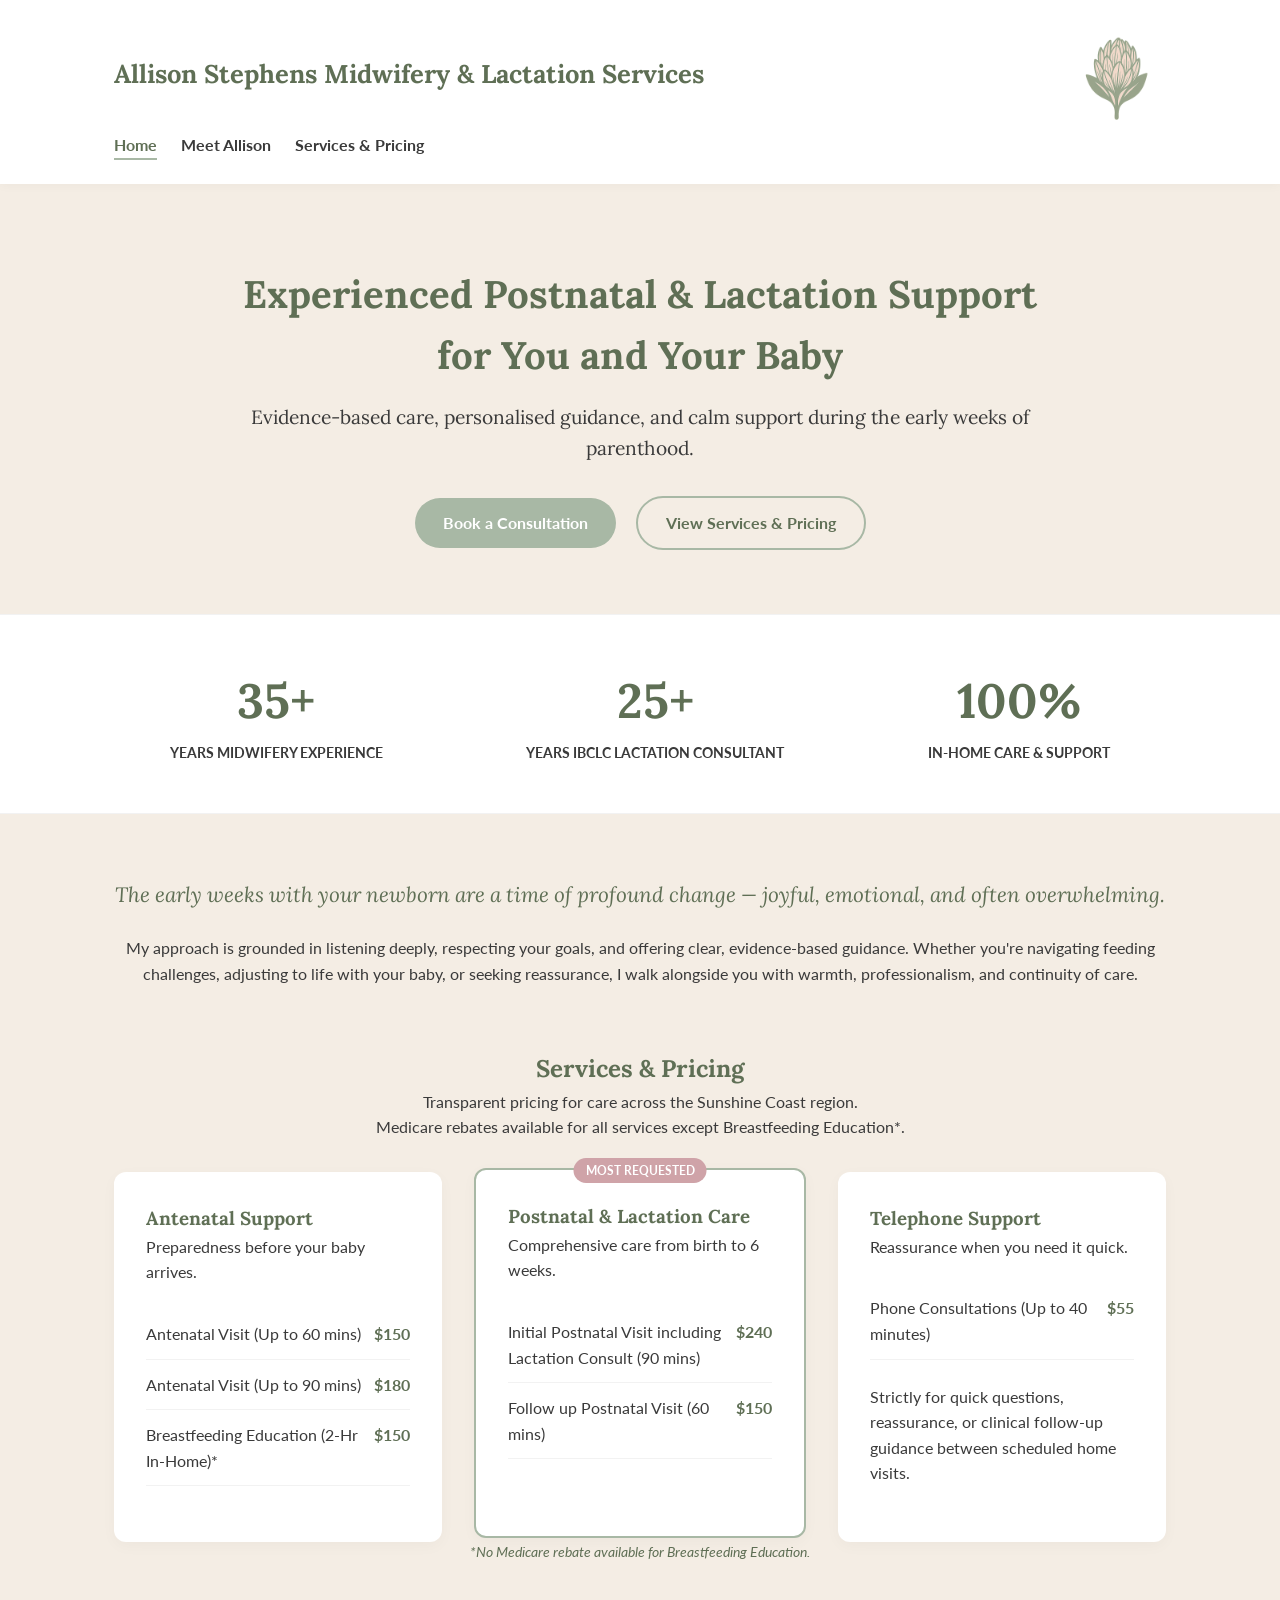
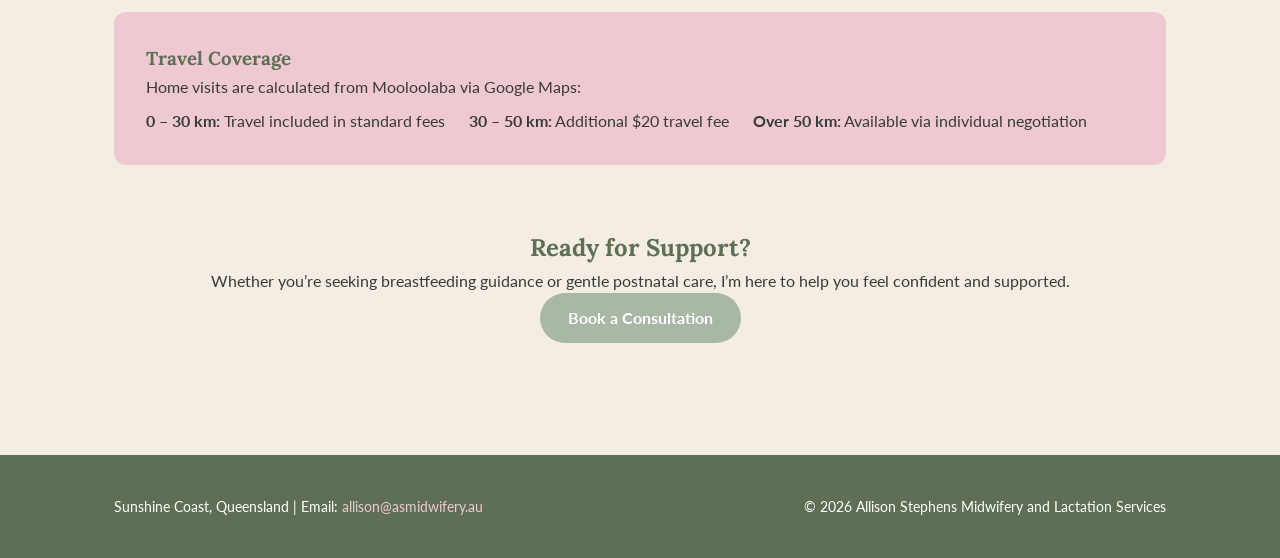
==== commit 4e342b86: "Updated prices, and fixed image. Co-authored-by: Copilot <copilot@github.com>" ====
--- a/index.html
+++ b/index.html
@@ -85,6 +85,10 @@
           <p class="section-subtitle">
             Transparent pricing for care across the Sunshine Coast region.
           </p>
+          <p>
+            Medicare rebates available for all services except Breastfeeding
+            Education*.
+          </p>
 
           <div class="pricing-grid">
             <div class="pricing-card">
@@ -98,24 +102,21 @@
                     <span class="service-name"
                       >Antenatal Visit (Up to 60 mins)</span
                     >
-                    <span class="service-cost">$150*</span>
+                    <span class="service-cost">$150</span>
                   </li>
                   <li>
                     <span class="service-name"
                       >Antenatal Visit (Up to 90 mins)</span
                     >
-                    <span class="service-cost">$180*</span>
-                  </li>
-                  <li>
-                    <span class="service-name"
-                      >Breastfeeding Education (2-Hr In-Home)</span
+                    <span class="service-cost">$180</span>
+                  </li>
+                  <li>
+                    <span class="service-name"
+                      >Breastfeeding Education (2-Hr In-Home)*</span
                     >
                     <span class="service-cost">$150</span>
                   </li>
                 </ul>
-                <p class="price-note">
-                  *Medicare rebates available for these appointments.
-                </p>
               </div>
             </div>
 
@@ -131,32 +132,18 @@
                 <ul class="price-list">
                   <li>
                     <span class="service-name"
-                      >Postnatal Visit (Up to 60 mins)</span
-                    >
-                    <span class="service-cost">$180</span>
-                  </li>
-                  <li>
-                    <span class="service-name"
-                      >Postnatal Visit (Up to 90 mins)</span
-                    >
-                    <span class="service-cost">$220</span>
+                      >Initial Postnatal Visit including Lactation Consult (90
+                      mins)</span
+                    >
+                    <span class="service-cost">$240</span>
+                  </li>
+                  <li>
+                    <span class="service-name"
+                      >Follow up Postnatal Visit (60 mins)</span
+                    >
+                    <span class="service-cost">$150</span>
                   </li>
                 </ul>
-
-                <div class="inclusions-box">
-                  <h4>Every home visit includes:</h4>
-                  <ul>
-                    <li>
-                      Maternal wellbeing check & newborn clinical assessment
-                    </li>
-                    <li>
-                      Full lactation care (attachment, supply, pain management,
-                      expressing)
-                    </li>
-                    <li>Settling, sleep, and early parenting guidance</li>
-                    <li>Prescriptions & pathology referrals if required</li>
-                  </ul>
-                </div>
               </div>
             </div>
 
@@ -169,9 +156,9 @@
                 <ul class="price-list">
                   <li>
                     <span class="service-name"
-                      >Short Phone Consultations (Birth to 6 Weeks)</span
-                    >
-                    <span class="service-cost">Bulk-Billed</span>
+                      >Phone Consultations (Up to 40 minutes)</span
+                    >
+                    <span class="service-cost">$55</span>
                   </li>
                 </ul>
                 <p class="card-description">
@@ -181,6 +168,10 @@
               </div>
             </div>
           </div>
+
+          <p class="price-note">
+            *No Medicare rebate available for Breastfeeding Education.
+          </p>
 
           <div class="travel-notice">
             <h3>Travel Coverage</h3>
--- a/style.css
+++ b/style.css
@@ -131,7 +131,8 @@
 .stats-section {
   background: #fff;
   padding: 3rem 0;
-  border-y: 1px solid rgba(0, 0, 0, 0.05);
+  border-top: 1px solid rgba(0, 0, 0, 0.05);
+  border-bottom: 1px solid rgba(0, 0, 0, 0.05);
 }
 .stats-grid {
   display: flex;
